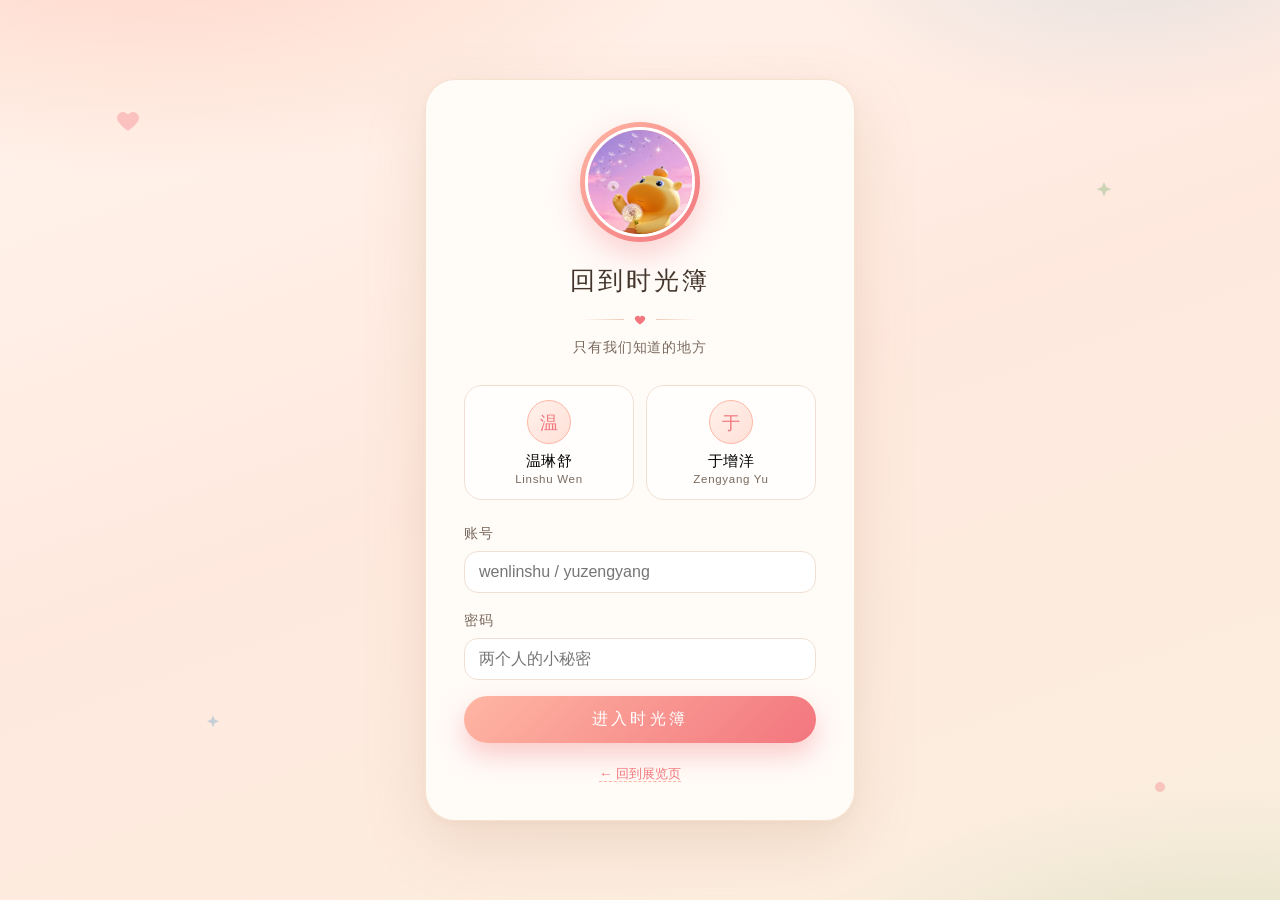
==== admin.html @ a8b28f05 "update: admin.html" ====
<!DOCTYPE html>
<html lang="zh-CN">
<head>
  <meta charset="UTF-8">
  <meta name="viewport" content="width=device-width, initial-scale=1.0">
  <title>管理 · 我们的时光簿</title>
  <link rel="icon" type="image/svg+xml" href="assets/img/favicon.svg">
  <link rel="stylesheet" href="assets/css/base.css">
  <link rel="stylesheet" href="assets/css/admin.css">
</head>
<body class="page-admin">

  <nav class="nav" style="max-width:1080px">
    <a class="brand" href="index.html">
      <svg viewBox="0 0 64 64" aria-hidden="true">
        <defs><linearGradient id="lg2" x1="0" y1="0" x2="1" y2="1">
          <stop offset="0" stop-color="#FFB6A3"/><stop offset="1" stop-color="#F2767E"/>
        </linearGradient></defs>
        <path d="M32 38.5c-6.8-3.8-10.7-7.6-10.7-11.9 0-3.3 2.5-5.7 5.6-5.7 2.1 0 4.1 1.2 5.1 2.9 1-1.7 3-2.9 5.1-2.9 3.1 0 5.6 2.4 5.6 5.7 0 4.3-3.9 8.1-10.7 11.9z" fill="url(#lg2)"/>
      </svg>
      <span>我们的时光簿<span class="brand-sub">管理台</span></span>
    </a>
    <div class="nav-links">
      <span class="nav-link" style="cursor:default;color:var(--peach);font-weight:600" id="whoami"></span>
      <a class="nav-link" href="index.html">展览页</a>
      <button class="nav-link" id="logoutBtn" style="background:none;border:none;font-size:.9rem">退出</button>
    </div>
  </nav>

  <div class="admin-wrap">

    <div class="mode-bar">
      <span class="tag" id="modeTag"></span>
      <span id="modeText"></span>
      <span style="margin-left:auto;font-size:.75rem;color:var(--ink-soft);opacity:.8" id="verTag">v1.0.5</span>
    </div>

    <!-- 上传 -->
    <section class="panel">
      <div class="panel-head">
        <h2>📷 上传新照片</h2>
        <span class="sub">支持多选，自动压缩后上传</span>
      </div>
      <div class="dropzone" id="dropzone">
        <div class="dz-icon">🖼️</div>
        <div class="dz-main">点击选择照片，或拖拽到此处</div>
        <div class="dz-sub">JPG / PNG / WebP，手机原图即可，会自动压缩</div>
      </div>
      <input type="file" id="fileInput" accept="image/*" multiple style="display:none">
      <div class="bulk-loc">
        <input class="input" id="bulkLoc" placeholder="统一地点（选填）：例如 成都 · 玉林路">
        <button class="btn btn-ghost btn-sm" id="bulkLocBtn" type="button">应用到全部</button>
      </div>
      <div class="upload-list" id="uploadList"></div>
      <div class="progress-wrap" id="progressWrap" style="display:none">
        <div class="progress-bar"><div class="progress-fill" id="progressFill" style="width:0%"></div></div>
        <div class="progress-text" id="progressText"></div>
      </div>
      <div style="text-align:center;margin-top:20px">
        <button class="btn btn-primary" id="uploadBtn" style="display:none;min-width:220px">全部上传</button>
      </div>
      <p class="dz-sub" id="uploadHint" style="margin-top:14px;text-align:center">上传后照片会自动更新到展览页</p>
    </section>

    <!-- 已有照片 -->
    <section class="panel">
      <div class="panel-head">
        <h2>🖼️ 已有照片</h2>
        <span class="sub" id="manageCount"></span>
      </div>
      <div class="manage-list" id="manageList"></div>
    </section>

    <!-- 设置 -->
    <section class="panel">
      <div class="panel-head">
        <h2>⚙️ 存储设置</h2>
        <span class="sub">决定照片存在哪里</span>
      </div>

      <div style="display:flex;flex-direction:column;gap:14px">
        <label style="display:flex;gap:10px;align-items:flex-start;cursor:pointer">
          <input type="radio" name="mode" id="radioLocal" style="margin-top:6px">
          <span>
            <b>本地演示模式</b><br>
            <span style="font-size:.85rem;color:var(--ink-soft)">照片只保存在这台电脑的浏览器里，适合先体验流程。</span>
          </span>
        </label>
        <label style="display:flex;gap:10px;align-items:flex-start;cursor:pointer">
          <input type="radio" name="mode" id="radioGithub" style="margin-top:6px">
          <span>
            <b>GitHub 实时模式</b><br>
            <span style="font-size:.85rem;color:var(--ink-soft)">照片写入 GitHub 仓库，任何设备打开展览页都能看到最新内容。</span>
          </span>
        </label>
      </div>

      <div style="margin-top:18px;padding-top:16px;border-top:1px dashed var(--line)">
        <div class="field" style="margin-bottom:10px">
          <label for="tokenInput">GitHub Token（仅存于你的浏览器）</label>
          <div class="settings-row">
            <input class="input" id="tokenInput" type="password" placeholder="ghp_ 或 github_pat_ 开头" autocomplete="off">
            <button class="btn btn-primary" id="tokenSave">保存并验证</button>
            <button class="btn btn-ghost" id="tokenClear">清除</button>
          </div>
        </div>
        <div class="token-state" id="tokenState"></div>
        <details style="margin-top:14px;font-size:.85rem;color:var(--ink-soft)">
          <summary style="cursor:pointer;font-weight:500;color:var(--peach)">如何生成 Token？（展开查看）</summary>
          <ol style="margin:10px 0 0 18px;line-height:1.9">
            <li>打开 GitHub，右上角头像 → Settings → Developer settings → Personal access tokens</li>
            <li>选择 <b>Fine-grained tokens</b>，点击 Generate new token</li>
            <li>Token name 随意填写；Repository access 选择 <b>Only select repositories</b>，勾选 moment 仓库</li>
            <li>Permissions 里把 <b>Contents</b> 设为 <b>Read and write</b>（Metadata 会自动跟随）</li>
            <li>生成后把 token 粘贴到上方输入框，点击「保存并验证」</li>
          </ol>
        </details>
      </div>
    </section>
  </div>

    <!-- 留言管理 -->
    <section class="panel">
      <div class="panel-head">
        <h2>💬 留言管理</h2>
        <span class="sub" id="msgCount"></span>
      </div>
      <div class="manage-list" id="msgList"></div>
    </section>
  </div>

  <div class="toast" id="toast"></div>

  <script src="assets/js/common.js"></script>
  <script src="assets/js/store.js"></script>
  <script src="assets/js/admin.js"></script>
</body>
</html>
---- assets/css/base.css ----
/* ============ Our Moments · 共享基础样式 ============ */
:root {
  --cream: #FFF9F4;
  --cream-deep: #FDF1E7;
  --peach: #F2767E;
  --peach-soft: #FFB6A3;
  --apricot: #F2A65E;
  --sage: #9DBE8B;
  --mist: #8FB6CE;
  --ink: #43352B;
  --ink-soft: #7A6A5E;
  --line: #F0DFD2;
  --card: #FFFFFF;
  --shadow: 0 10px 30px rgba(190, 140, 110, 0.14);
  --shadow-lg: 0 22px 55px rgba(190, 140, 110, 0.22);
  --radius: 20px;
  --radius-sm: 12px;
  --font-serif: Georgia, "Times New Roman", "Songti SC", "STSong", "SimSun", serif;
  --font-sans: -apple-system, BlinkMacSystemFont, "Segoe UI", "PingFang SC", "Hiragino Sans GB", "Microsoft YaHei", sans-serif;
}

* { box-sizing: border-box; margin: 0; padding: 0; }

html { scroll-behavior: smooth; }

body {
  font-family: var(--font-sans);
  color: var(--ink);
  background: var(--cream);
  line-height: 1.7;
  -webkit-font-smoothing: antialiased;
}

::selection { background: rgba(242, 118, 126, 0.22); }
::-webkit-scrollbar { width: 10px; height: 10px; }
::-webkit-scrollbar-track { background: transparent; }
::-webkit-scrollbar-thumb { background: #E8CFC0; border-radius: 99px; border: 2px solid var(--cream); }
::-webkit-scrollbar-thumb:hover { background: #DDBBAA; }

a { color: inherit; text-decoration: none; }
img { display: block; max-width: 100%; }
button { font-family: inherit; cursor: pointer; }
input, textarea, select { font-family: inherit; font-size: 1rem; color: var(--ink); }

/* ---------- 顶部导航 ---------- */
.nav {
  position: sticky; top: 14px; z-index: 50;
  max-width: 1180px; margin: 0 auto; padding: 10px 22px;
  display: flex; align-items: center; justify-content: space-between;
  background: rgba(255, 253, 250, 0.86);
  backdrop-filter: blur(14px);
  border: 1px solid rgba(240, 223, 210, 0.9);
  border-radius: 999px;
  box-shadow: 0 6px 24px rgba(190, 140, 110, 0.10);
}
.brand { display: flex; align-items: center; gap: 12px; font-family: "KaiTi", "STKaiti", "Kaiti SC", "楷体", "KaiTi_GB2312", serif; font-size: 1.1rem; letter-spacing: 0.14em; }
.brand svg { width: 26px; height: 26px; flex: none; }
.brand .brand-sub {
  color: var(--peach); font-family: "Palatino Linotype", "Book Antiqua", "Palatino", Georgia, serif;
  font-style: italic; font-size: 0.82rem; letter-spacing: 0.16em; margin-top: 3px; font-weight: 500;
}

.nav-links { display: flex; align-items: center; gap: 6px; }
.nav-link {
  padding: 7px 16px; border-radius: 999px; font-size: 0.9rem;
  color: var(--ink-soft); transition: all .2s ease; border: 1px solid transparent;
}
.nav-link:hover { color: var(--ink); background: var(--cream-deep); }
.nav-link.primary { background: var(--peach); color: #fff; box-shadow: 0 6px 16px rgba(242, 118, 126, 0.35); }
.nav-link.primary:hover { background: #E4636C; color: #fff; }

/* ---------- 按钮 ---------- */
.btn {
  display: inline-flex; align-items: center; justify-content: center; gap: 8px;
  padding: 10px 22px; border-radius: 999px; border: 1px solid transparent;
  font-size: 0.95rem; font-weight: 500; transition: all .2s ease; background: none; color: var(--ink);
}
.btn:disabled { opacity: 0.5; cursor: not-allowed; }
.btn-primary { background: var(--peach); color: #fff; box-shadow: 0 8px 20px rgba(242, 118, 126, 0.32); }
.btn-primary:hover:not(:disabled) { background: #E4636C; transform: translateY(-1px); }
.btn-ghost { border-color: var(--line); color: var(--ink-soft); background: #fff; }
.btn-ghost:hover { border-color: var(--peach-soft); color: var(--peach); }
.btn-danger { border-color: #F2B8B0; color: #C9554F; background: #FFF6F4; }
.btn-danger:hover { background: #FDECEA; }
.btn-sm { padding: 6px 14px; font-size: 0.85rem; }

/* ---------- 输入 ---------- */
.field { margin-bottom: 16px; }
.field label { display: block; font-size: 0.85rem; color: var(--ink-soft); margin-bottom: 6px; letter-spacing: 0.03em; }
.input, .textarea, .select {
  width: 100%; padding: 11px 14px; border: 1.5px solid var(--line); border-radius: var(--radius-sm);
  background: #fff; outline: none; transition: border-color .2s ease, box-shadow .2s ease;
}
.input:focus, .textarea:focus, .select:focus { border-color: var(--peach-soft); box-shadow: 0 0 0 4px rgba(242, 118, 126, 0.10); }
.textarea { resize: vertical; min-height: 76px; }

/* ---------- 伙伴徽章 ---------- */
.badge-row { display: flex; flex-wrap: wrap; gap: 8px; align-items: center; }
.badge {
  display: inline-flex; align-items: center; gap: 7px;
  padding: 4px 12px 4px 6px; border-radius: 999px;
  background: #fff; border: 1.5px solid var(--line); font-size: 0.82rem; color: var(--ink-soft);
}
.badge img { width: 24px; height: 24px; border-radius: 50%; background: var(--cream-deep); }
.badge .dot { width: 10px; height: 10px; border-radius: 50%; display: inline-block; }

/* ---------- 页脚 ---------- */
.footer {
  text-align: center; padding: 46px 20px 34px; color: var(--ink-soft); font-size: 0.85rem;
}
.footer .updated { font-size: 0.78rem; opacity: 0.72; margin-bottom: 8px; }
.footer .heart { color: var(--peach); }
.footer .copy { opacity: 0.75; letter-spacing: 0.05em; }

/* ---------- 通用动画 ---------- */
@keyframes fadeUp { from { opacity: 0; transform: translateY(14px); } to { opacity: 1; transform: none; } }
@keyframes floaty { 0%, 100% { transform: translateY(0); } 50% { transform: translateY(-8px); } }
@keyframes pulse { 0%, 100% { transform: scale(1); opacity: 1; } 50% { transform: scale(1.12); opacity: 0.75; } }
.reveal { opacity: 0; }
.reveal.in { animation: fadeUp .6s ease forwards; }
---- assets/css/admin.css ----
/* ============ 管理页 ============ */
.page-admin { padding-bottom: 40px; }
.admin-wrap { max-width: 1080px; margin: 0 auto; padding: 0 24px; }

.panel {
  background: var(--card); border: 1px solid rgba(240, 223, 210, 0.8);
  border-radius: 22px; box-shadow: var(--shadow); padding: 26px 28px; margin-top: 24px;
}
.panel-head { display: flex; align-items: center; justify-content: space-between; gap: 12px; margin-bottom: 18px; flex-wrap: wrap; }
.panel-head h2 { font-family: var(--font-serif); font-size: 1.18rem; display: flex; align-items: center; gap: 10px; }
.panel-head .sub { font-size: 0.8rem; color: var(--ink-soft); font-weight: 400; margin-top: 2px; }

/* 模式提示条 */
.mode-bar {
  display: flex; align-items: center; gap: 10px; flex-wrap: wrap;
  padding: 10px 16px; border-radius: 14px; font-size: 0.85rem;
  background: var(--cream-deep); border: 1px solid var(--line); margin-bottom: 20px;
}
.mode-bar .tag {
  padding: 3px 12px; border-radius: 999px; font-size: 0.78rem; font-weight: 600; letter-spacing: 0.04em;
}
.mode-bar .tag.github { background: #E7F1EA; color: #3D7A52; }
.mode-bar .tag.local { background: #FFF0E0; color: #B0742B; }
.mode-bar .tag.pending { background: #FFF3D6; color: #A87B1E; }

/* 上传区 */
.dropzone {
  border: 2px dashed var(--peach-soft); border-radius: 18px; padding: 34px 20px;
  text-align: center; color: var(--ink-soft); cursor: pointer;
  transition: all .25s ease; background: #FFFBF8;
}
.dropzone:hover, .dropzone.drag { border-color: var(--peach); background: #FFF4F2; color: var(--peach); }
.dropzone .dz-icon { font-size: 2rem; margin-bottom: 6px; }
.dropzone .dz-main { font-size: 0.98rem; font-weight: 500; color: var(--ink); }
.dropzone .dz-sub { font-size: 0.8rem; margin-top: 4px; }

.bulk-loc { display: flex; gap: 10px; margin-top: 16px; }
.bulk-loc .input { flex: 1; }
.badge.tag-opt { user-select: none; }
.badge.tag-opt.active { font-weight: 600; color: var(--ink); }
.upload-list { margin-top: 20px; display: flex; flex-direction: column; gap: 14px; }
.progress-wrap { margin-top: 16px; }
.progress-bar { height: 10px; border-radius: 99px; background: var(--cream-deep); overflow: hidden; border: 1px solid var(--line); }
.progress-fill { height: 100%; width: 0; border-radius: 99px; background: linear-gradient(90deg, var(--peach-soft), var(--peach)); transition: width .3s ease; }
.progress-text { margin-top: 6px; font-size: 0.8rem; color: var(--ink-soft); text-align: center; }
.upload-item {
  display: grid; grid-template-columns: 92px 1fr; gap: 16px;
  border: 1px solid var(--line); border-radius: 16px; padding: 12px; background: #FFFDFB;
}
.upload-item .up-thumb { width: 92px; height: 92px; border-radius: 12px; overflow: hidden; background: var(--cream-deep); }
.up-status { display: block; font-size: 0.78rem; margin-bottom: 6px; font-weight: 500; }
.up-status.processing { color: var(--apricot); }
.up-status.ready { color: #3D7A52; }
.up-status.error { color: #C9554F; }
.upload-item .up-thumb img { width: 100%; height: 100%; object-fit: cover; }
.upload-item .up-fields { display: flex; flex-direction: column; gap: 10px; }
.upload-item .up-row { display: grid; grid-template-columns: 1fr 1fr; gap: 10px; }
.upload-item .up-cap textarea { min-height: 54px; }

/* 照片管理列表 */
.manage-list { display: flex; flex-direction: column; gap: 12px; }
.manage-item {
  display: grid; grid-template-columns: 74px 1fr auto; gap: 16px; align-items: center;
  border: 1px solid var(--line); border-radius: 16px; padding: 10px 14px; background: #FFFDFB;
}
.manage-item .m-thumb { width: 74px; height: 74px; border-radius: 10px; overflow: hidden; background: var(--cream-deep); }
.manage-item .m-thumb img { width: 100%; height: 100%; object-fit: cover; }
.manage-item .m-info .m-loc { font-size: 0.95rem; font-weight: 600; }
.manage-item .m-info .m-cap { font-size: 0.83rem; color: var(--ink-soft); margin-top: 2px; display: -webkit-box; -webkit-line-clamp: 1; -webkit-box-orient: vertical; overflow: hidden; }
.manage-item .m-info .m-date { font-size: 0.76rem; color: var(--ink-soft); opacity: 0.8; margin-top: 3px; }
.manage-item .m-ops { display: flex; gap: 8px; }

/* 设置面板 */
.settings-row { display: flex; gap: 10px; align-items: flex-start; flex-wrap: wrap; }
.settings-row .input { flex: 1; min-width: 240px; }
.token-state { font-size: 0.82rem; margin-top: 10px; padding: 8px 12px; border-radius: 10px; background: var(--cream-deep); color: var(--ink-soft); }
.token-state b { color: var(--ink); }

/* 提示条 */
.toast {
  position: fixed; left: 50%; bottom: 28px; transform: translateX(-50%) translateY(20px);
  background: var(--ink); color: #fff; padding: 12px 22px; border-radius: 999px;
  font-size: 0.9rem; box-shadow: var(--shadow-lg); opacity: 0; pointer-events: none;
  transition: all .3s ease; z-index: 200; max-width: 90vw; text-align: center;
}
.toast.show { opacity: 1; transform: translateX(-50%) translateY(0); }
.toast.ok { background: #3D7A52; }
.toast.err { background: #C9554F; }

@media (max-width: 640px) {
  .upload-item .up-row { grid-template-columns: 1fr; }
  .manage-item { grid-template-columns: 60px 1fr; }
  .manage-item .m-ops { grid-column: 1 / -1; justify-content: flex-end; }
}
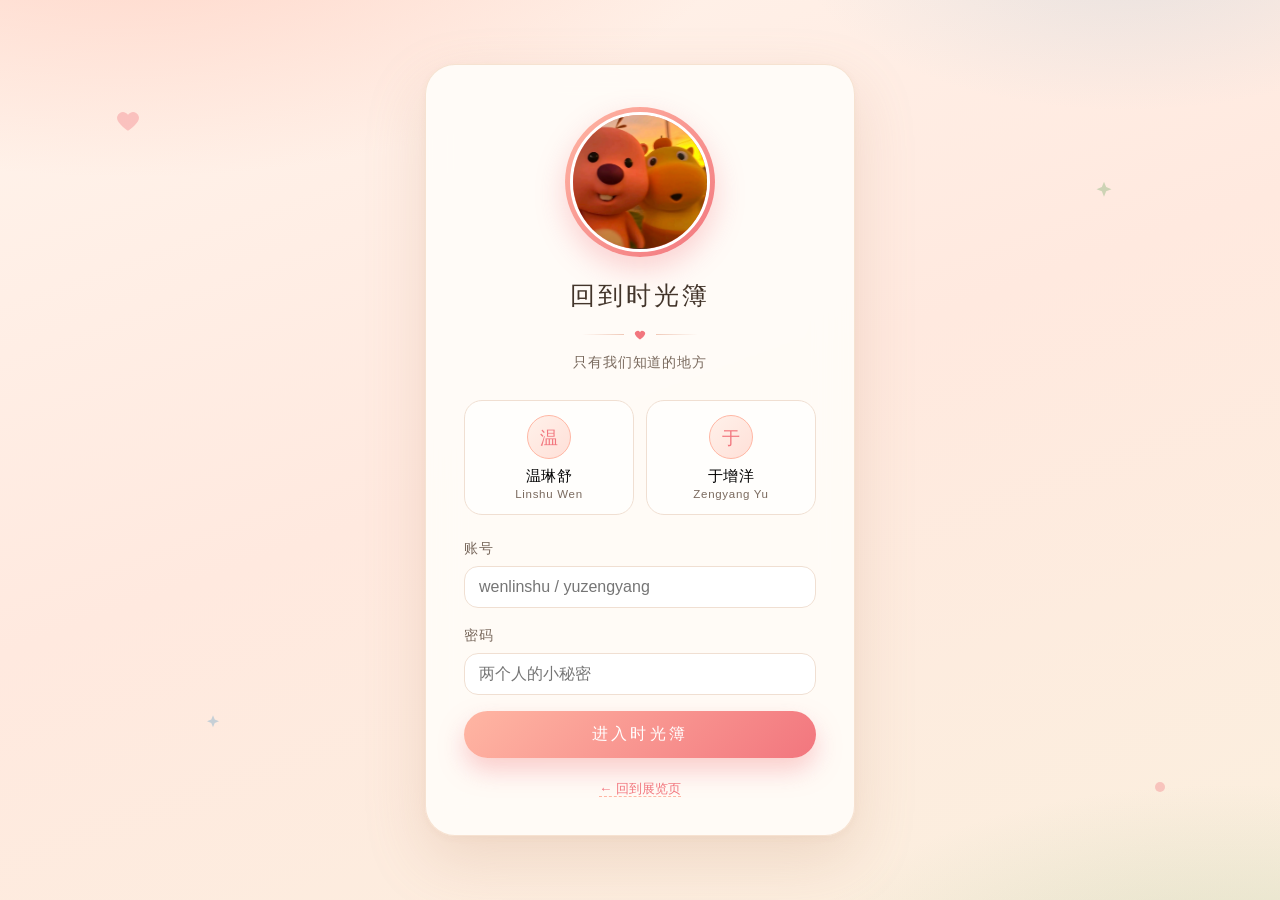
==== commit 2155adb4: "update: admin.html" ====
--- a/admin.html
+++ b/admin.html
@@ -68,6 +68,7 @@
         <h2>🖼️ 已有照片</h2>
         <span class="sub" id="manageCount"></span>
       </div>
+      <div class="year-filter" id="yearFilter"></div>
       <div class="manage-list" id="manageList"></div>
     </section>
 
@@ -117,7 +118,6 @@
         </details>
       </div>
     </section>
-  </div>
 
     <!-- 留言管理 -->
     <section class="panel">
--- a/assets/css/base.css
+++ b/assets/css/base.css
@@ -104,6 +104,14 @@
 .badge img { width: 24px; height: 24px; border-radius: 50%; background: var(--cream-deep); }
 .badge .dot { width: 10px; height: 10px; border-radius: 50%; display: inline-block; }
 
+/* ---------- 留言头像 ---------- */
+.gb-avatar {
+  flex: none; width: 42px; height: 42px; border-radius: 50%;
+  background: linear-gradient(135deg, #FFE0D8, #FFB6A3);
+  display: flex; align-items: center; justify-content: center;
+  font-family: "KaiTi", "楷体", serif; color: #fff; font-size: 1.15rem;
+}
+
 /* ---------- 页脚 ---------- */
 .footer {
   text-align: center; padding: 46px 20px 34px; color: var(--ink-soft); font-size: 0.85rem;
--- a/assets/css/admin.css
+++ b/assets/css/admin.css
@@ -68,6 +68,10 @@
 .manage-item .m-info .m-loc { font-size: 0.95rem; font-weight: 600; }
 .manage-item .m-info .m-cap { font-size: 0.83rem; color: var(--ink-soft); margin-top: 2px; display: -webkit-box; -webkit-line-clamp: 1; -webkit-box-orient: vertical; overflow: hidden; }
 .manage-item .m-info .m-date { font-size: 0.76rem; color: var(--ink-soft); opacity: 0.8; margin-top: 3px; }
+.vis-tag {
+  display: inline-block; margin-left: 6px; padding: 1px 8px; border-radius: 999px;
+  font-size: 0.7rem; font-weight: 500; background: #FFF0E0; color: #B0742B; vertical-align: middle;
+}
 .manage-item .m-ops { display: flex; gap: 8px; }
 
 /* 设置面板 */
